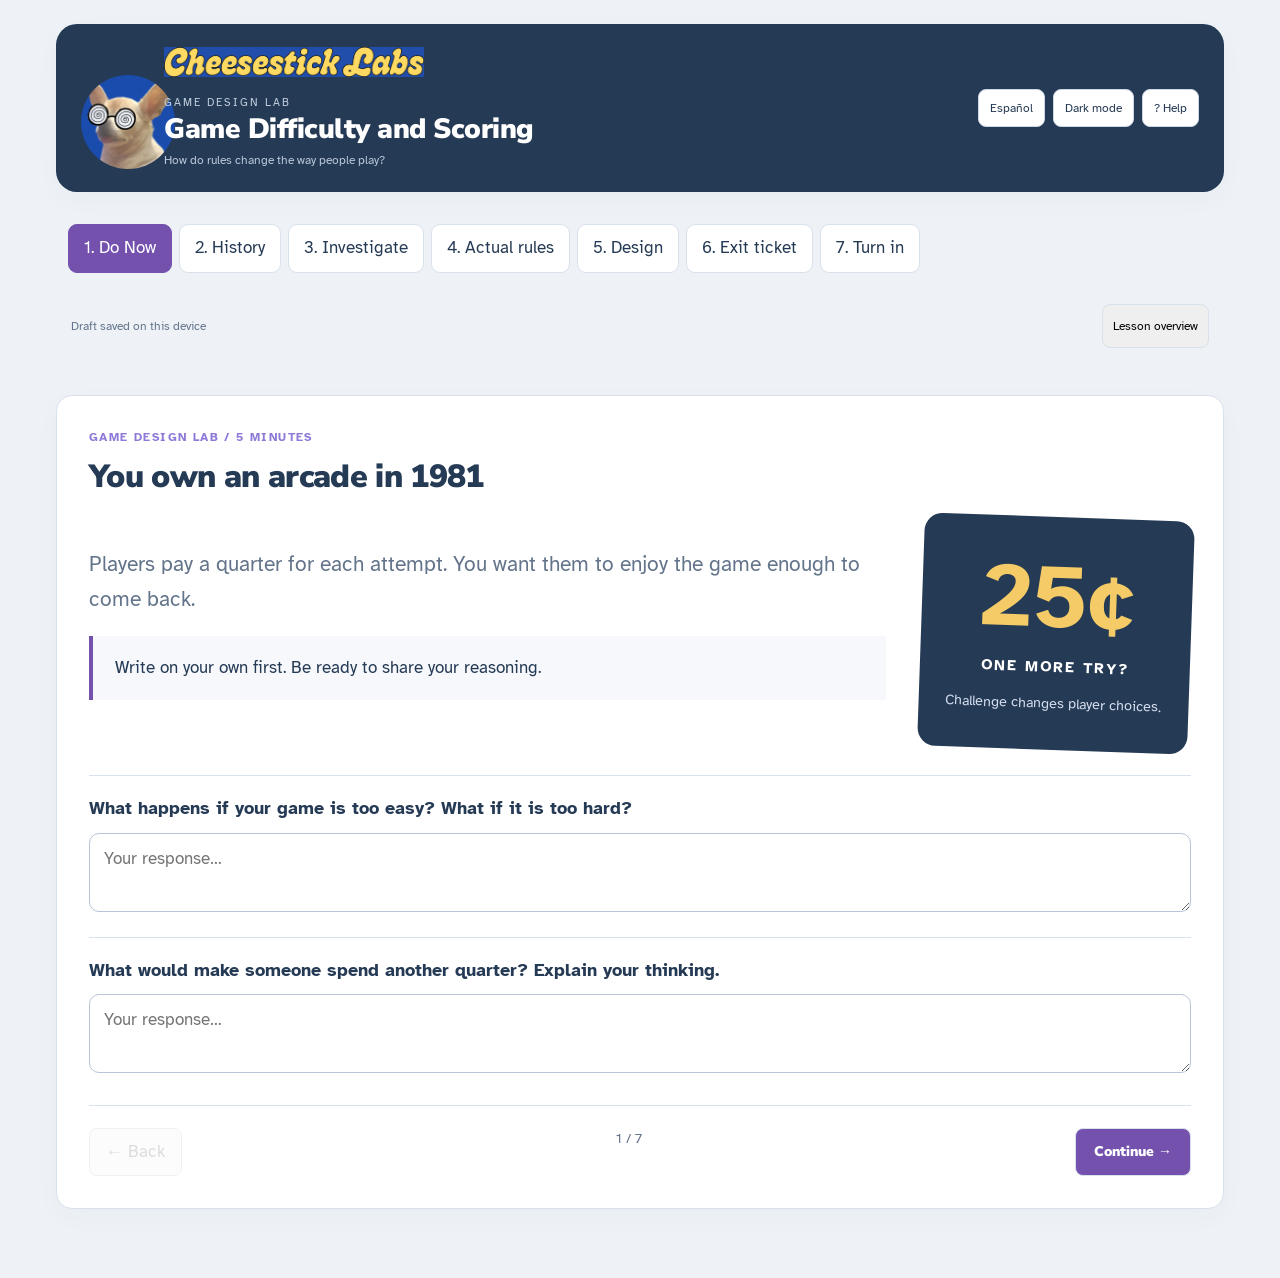
==== index.html @ 1c60c6e0 "Add files via upload" ====
<!doctype html><html lang="en"><head><meta charset="utf-8"><meta name="viewport" content="width=device-width,initial-scale=1"><title>Cheesestick Labs · Game Difficulty and Scoring</title><link rel="stylesheet" href="template.css"><link rel="stylesheet" href="difficulty.css"></head><body>
<a class="skip" href="#lesson">Skip to lesson</a><div class="app-shell"><header class="topbar"><div class="brand"><div class="logo"><img src="assets/oz.png" alt="Oz wearing spiral glasses"></div><div class="brand-text"><img class="wordmark" src="assets/wordmark.png" alt="Cheesestick Labs"><div class="series">GAME DESIGN LAB</div><h1 id="title"></h1><div class="subtitle" id="subtitle"></div></div></div><div class="utilities"><button id="language">Español</button><button id="theme">Dark mode</button><button id="help">? Help</button></div></header><div class="nav-wrap"><nav id="page-nav" aria-label="Lesson pages"></nav><div class="session-line"><span id="saved" role="status"></span><button id="teacher">Teacher setup</button></div></div><main id="lesson" tabindex="-1"></main></div>
<dialog id="gate"><form id="gate-form"><h2 id="gate-title"></h2><p id="gate-note"></p><label for="code" id="code-label"></label><input id="code" autocomplete="off" required><p id="gate-error" role="status"></p><button class="primary" id="unlock"></button><button type="button" data-close="gate" id="cancel-gate"></button></form></dialog>
<dialog id="teacher-dialog"><div class="dialog-top"><h2>Teacher setup</h2><button data-close="teacher-dialog" aria-label="Close">×</button></div><div id="teacher-content"></div></dialog>
<dialog id="help-dialog"><div class="dialog-top"><h2 id="help-title"></h2><button data-close="help-dialog" aria-label="Close">×</button></div><div id="help-content"></div></dialog>
<dialog id="game-dialog"><div class="dialog-top"><h2 id="game-title"></h2><button id="close-game" aria-label="Close game">×</button></div><iframe id="game-frame" title="Game player" allow="autoplay" src="about:blank"></iframe></dialog>
<script src="config.js"></script><script src="content.js"></script><script src="jspdf.umd.min.js"></script><script src="app.js"></script></body></html>
---- template.css ----
@import url('https://fonts.googleapis.com/css2?family=Atkinson+Hyperlegible:wght@400;700&family=Nunito+Sans:wght@600;700;800;900&display=swap');
:root{color-scheme:light;--bg:#eef2f7;--surface:#fff;--soft:#f6f8fc;--field:#fff;--ink:#253a54;--muted:#63748b;--line:#d9e1ec;--header:#253a54;--blue:#4e86d8;--green:#2e9c70;--gold:#efc24f;--red:#df5a4f;--purple:#8f79d8;--slate:#5f6f89;--shadow:0 8px 26px #253a5407;--activity:#f7faff;--grid:#d6e1f0;--node:#fff}
:root[data-theme=dark]{color-scheme:dark;--bg:#151e2b;--surface:#202d3e;--soft:#1b2737;--field:#172333;--ink:#e0e8f4;--muted:#acbdd3;--line:#3a4b61;--header:#111a27;--shadow:0 8px 26px #0d17231c;--activity:#182638;--grid:#35485f;--node:#25374d}
*{box-sizing:border-box}body{margin:0;background:var(--bg);color:var(--ink);font:17px/1.55 'Atkinson Hyperlegible','Segoe UI',sans-serif}button,input,textarea,select{font:inherit}button,a,select,input,textarea{-webkit-tap-highlight-color:transparent}button{cursor:pointer;min-height:44px;border:0;font-weight:700;border-radius:11px;padding:10px 16px;transition:filter .15s,transform .15s}button:hover{filter:brightness(1.05)}button:active{transform:translateY(1px)}button:disabled{opacity:.45;cursor:not-allowed}button:focus-visible,a:focus-visible,input:focus-visible,textarea:focus-visible,select:focus-visible{outline:3px solid var(--gold);outline-offset:4px}a{color:var(--blue);text-underline-offset:3px}h1,h2,h3,.nav-button,.block-label,.primary,.brandline{font-family:'Nunito Sans','Segoe UI',sans-serif}h1,h2,h3{line-height:1.2}h2{font-size:30px;font-weight:900;letter-spacing:-.65px;margin:7px 0 12px}h3{font-size:20px;margin:0 0 9px}p{margin:0 0 14px}p:last-child{margin-bottom:0}.app-shell{max-width:1160px;margin:auto;padding:24px 46px 0}.topbar{border-radius:21px;background:var(--header);padding:23px 25px;color:#fff;display:flex;align-items:center;justify-content:space-between;gap:20px;box-shadow:var(--shadow)}.brand{display:flex;gap:17px;align-items:center}.logo{flex:none;width:66px;height:66px;background:#34475f;border:1px solid #4d6078;border-radius:18px;padding:5px;transform:rotate(-5deg)}.logo svg{width:100%;height:100%}.brandline{font-size:10px;letter-spacing:1.7px;font-weight:900;color:#f2cd6d;display:flex;gap:10px;align-items:center}.preview-tag{font:700 9px 'Segoe UI',sans-serif;letter-spacing:1px;color:#b5c7de;border:1px solid #53647c;border-radius:4px;padding:2px 5px}.series{font-size:14px;color:#c1cede;margin-top:6px}h1{font-size:25px;font-weight:900;letter-spacing:-.5px;margin:2px 0 4px}.subtitle{font-size:12px;color:#b9c8dc}.header-tools{flex:none;align-self:stretch;display:flex;flex-direction:column;justify-content:space-between;gap:15px;align-items:flex-end}.utilities{display:flex;gap:7px;align-items:center}.utilities button{font-size:12px;padding:8px 11px;min-height:38px;border-radius:8px;color:white}.language{background:#8f79d8}.help{background:#df5a4f}.theme{display:flex;gap:7px;align-items:center;background:#34465d}.theme-track{background:#d4ad44;width:34px;height:20px;border-radius:15px;display:block;padding:2px;transition:background .2s}.theme-thumb{display:grid;place-items:center;background:#fff8df;color:#705010;width:16px;height:16px;border-radius:50%;font-size:11px;transition:transform .2s}[data-theme=dark] .theme-track{background:#617a9f}[data-theme=dark] .theme-thumb{transform:translateX(14px);background:#e4edff;color:#324b69}.pacing{display:flex;gap:8px;align-items:center;font-size:11px;color:#c1cede}.pacing select{background:#34465d;color:#edf3fa;border:1px solid #53647c;border-radius:6px;padding:5px;font-size:11px}.nav-wrap{padding:20px 0 15px}nav{display:flex;gap:8px;flex-wrap:wrap}.nav-button{background:var(--tab);color:#fff;border-radius:12px;padding:12px 13px;font-size:12px;font-weight:900;box-shadow:0 4px 0 #23364d18;display:flex;gap:7px;align-items:center}.nav-button.gold{color:#493800}.nav-button[aria-current=page]{outline:3px solid var(--ink);outline-offset:2px}.nav-num{opacity:.85}.lock{width:12px;height:12px;opacity:.85}.session-line{display:flex;align-items:center;justify-content:space-between;gap:12px;font-size:11px;color:var(--muted);margin-top:15px;flex-wrap:wrap}.draft::before{content:'';display:inline-block;width:6px;height:6px;background:var(--green);border-radius:50%;margin-right:6px}.draft.error::before{background:var(--red)}main{background:var(--surface);border:1px solid var(--line);border-radius:21px;padding:30px 36px;box-shadow:var(--shadow);min-height:450px;scroll-margin-top:15px}main:focus{outline:none}.page-top{display:flex;gap:18px;justify-content:space-between;align-items:start;margin-bottom:18px}.eyebrow{font:800 10px 'Nunito Sans',sans-serif;letter-spacing:1.6px;color:var(--muted)}.page-count{font-size:11px;color:var(--muted);white-space:nowrap;margin-top:2px}.lead{color:var(--muted);max-width:780px;font-size:17px}.block{--tone:var(--gold);border:1px solid color-mix(in srgb,var(--tone) 30%,var(--line));border-left:6px solid var(--tone);background:color-mix(in srgb,var(--tone) 9%,var(--surface));padding:18px 21px;border-radius:13px;margin:18px 0}.block-label{display:inline-block;font-size:10px;font-weight:900;letter-spacing:1.3px;background:var(--tone);color:white;border-radius:7px;padding:6px 10px;margin-bottom:10px}.learn{--tone:var(--gold)}.learn .block-label{color:#493800}.observe{--tone:var(--blue)}.try{--tone:var(--green)}.review{--tone:var(--purple)}.important{--tone:var(--red)}.block p{margin-bottom:8px}.more-row{display:flex;gap:15px;flex-wrap:wrap;margin-top:8px;align-items:center}.learn-more{margin-top:8px}.learn-more summary{cursor:pointer;font-size:13px;color:var(--ink);font-weight:700}.learn-more p{font-size:14px;color:var(--muted);margin-top:8px}.slide-link{font-size:13px}.activity-area{background:var(--activity);border:1px solid var(--line);border-radius:12px;padding:18px;margin-top:13px}.activity-head{display:flex;gap:10px;align-items:center;justify-content:space-between;flex-wrap:wrap;margin-bottom:10px}.activity-head p{margin:0}.caption{font-size:12px;color:var(--muted)}.route-compare{display:grid;grid-template-columns:1fr 1fr;gap:12px}.route-option{padding:13px 15px;background:var(--node);border:1px solid var(--line);border-radius:10px}.route-letters{display:flex;gap:10px;align-items:center;font-weight:700;font-size:17px}.route-letters span{color:var(--muted);font-size:12px}.route-total{font:900 29px 'Nunito Sans',sans-serif;line-height:1.3;margin-top:8px}.route-total small{font:400 13px 'Atkinson Hyperlegible',sans-serif;color:var(--muted)}.route-option.better{border-color:var(--green)}.route-option.better .route-total{color:var(--green)}[data-theme=dark] .route-option.better .route-total{color:#63d5a4}.slider-label{display:flex;justify-content:space-between;gap:12px;font-size:14px;margin:18px 0 5px}.slider-label output{font-weight:700}input[type=range]{width:100%;accent-color:var(--green);margin:5px 0 0;min-height:25px}.slider-hints{display:flex;justify-content:space-between;font-size:11px;color:var(--muted)}.result-line{background:color-mix(in srgb,var(--green) 10%,var(--surface));padding:10px 13px;border-radius:8px;font-size:14px;margin-top:12px;min-height:42px}.question{border-top:1px solid var(--line);padding-top:19px;margin-top:23px}.question-label{display:flex;gap:10px;align-items:start;font-weight:700;line-height:1.4;margin-bottom:8px}.q-number{display:grid;place-items:center;width:24px;height:24px;flex:none;background:var(--soft);border:1px solid var(--line);border-radius:7px;font-size:12px}.question .caption{margin:0 0 10px 34px}.question textarea{display:block;width:100%;resize:vertical;background:var(--field);border:1px solid #b8c5d8;color:var(--ink);padding:12px 14px;border-radius:10px;min-height:76px}.question.deep{border:1px solid color-mix(in srgb,var(--purple) 45%,var(--line));border-left:6px solid var(--purple);background:color-mix(in srgb,var(--purple) 6%,var(--surface));padding:17px 20px;border-radius:13px;margin-top:20px}.think-heading{display:flex;justify-content:space-between;gap:10px;margin-bottom:9px}.think-heading strong{font-size:11px;color:var(--purple);letter-spacing:1px}.discussion-cue{font-size:12px;color:var(--muted);margin-top:9px}.pause-line{font-size:14px;padding:12px 0 0;display:flex;gap:9px;align-items:start}.pause-line strong{color:var(--red)}.page-bottom{display:flex;justify-content:space-between;gap:15px;align-items:center;margin-top:25px;padding-top:20px;border-top:1px solid var(--line)}.primary{background:var(--blue);color:white;font-size:14px;font-weight:900;padding:12px 18px}.secondary{background:var(--soft);border:1px solid var(--line);color:var(--ink);font-size:13px}.page-bottom .caption{text-align:center}.next-wrap{display:flex;align-items:center;gap:8px}.next-wrap svg{width:12px;height:12px}.vocab-tab{position:fixed;right:0;top:47%;z-index:15;writing-mode:vertical-rl;display:flex;gap:10px;align-items:center;background:var(--green);color:white;border-radius:11px 0 0 11px;padding:15px 9px;font-size:12px;letter-spacing:.4px;box-shadow:-3px 3px 12px #15213112}.vocab-tab span:last-child{display:grid;place-items:center;background:#ffffff24;border-radius:50%;width:21px;height:21px;writing-mode:horizontal-tb;font-size:11px}.vocab-drawer{position:fixed;right:0;top:0;bottom:0;width:min(365px,90vw);background:var(--surface);border-left:1px solid var(--line);box-shadow:-14px 0 50px #111a2730;z-index:25;padding:30px 26px;overflow-y:auto}.drawer-heading{display:flex;justify-content:space-between;align-items:start;gap:15px}.vocab-drawer h2{font-size:26px}.vocab-drawer dt{font-weight:700;color:var(--green);margin-top:22px}.vocab-drawer dd{margin:5px 0 0;font-size:15px}.vocab-drawer .term-page{font-size:11px;color:var(--muted);margin-top:4px}.icon-button{font-size:25px;line-height:1;width:40px;min-height:40px;padding:5px;color:var(--muted);background:var(--soft);flex:none}.vocab-link{padding:0;border:0;background:none;min-height:0;display:inline;color:inherit;font:inherit;font-weight:700;text-decoration:underline dotted var(--gold);text-underline-offset:4px}footer{padding:23px;text-align:center;color:var(--muted);font-size:12px}footer a{color:inherit}dialog{width:min(480px,calc(100% - 32px));border:1px solid var(--line);border-radius:19px;background:var(--surface);color:var(--ink);padding:27px;box-shadow:0 20px 100px #0b162355}dialog::backdrop{background:#111a2799;backdrop-filter:blur(4px)}dialog h2{font-size:26px}.dialog-top{display:flex;align-items:center;justify-content:space-between;gap:12px;margin-bottom:12px}.dialog-symbol{display:grid;place-items:center;background:color-mix(in srgb,var(--gold) 18%,var(--surface));color:var(--gold);width:42px;height:42px;border-radius:12px;font-size:28px;margin-bottom:15px}.muted{color:var(--muted);font-size:14px}.unlock-row{display:flex;gap:8px;margin-top:7px}.unlock-row input{min-width:0;width:100%}.unlock-row button{flex:none}input:not([type=range]),select{border:1px solid var(--line);background:var(--field);color:var(--ink);padding:10px 12px;border-radius:9px}dialog label{font-size:13px;font-weight:700}.dialog-note{font-size:12px;color:var(--muted);margin-top:13px}#checkpoint-status{font-size:13px;color:var(--red);margin-top:10px}.help-entry{margin:18px 0}.help-entry h3{font-size:16px}.help-entry p{font-size:14px;color:var(--muted)}.help-actions{display:flex;gap:9px;flex-wrap:wrap;justify-content:space-between;margin-top:23px}.toast{position:fixed;left:50%;bottom:22px;transform:translateX(-50%);background:var(--ink);color:var(--surface);padding:12px 20px;border-radius:10px;box-shadow:var(--shadow);z-index:50;max-width:90%;font-size:14px}.router-map{display:block;width:100%;height:auto;max-height:210px}.map-line{stroke:var(--grid);stroke-width:4;fill:none;stroke-linecap:round}.map-line.active{stroke:var(--blue)}.map-line.closed{stroke:var(--red);stroke-dasharray:6 7;opacity:.5}.map-node{fill:var(--node);stroke:var(--line);stroke-width:2}.map-node.router{stroke:var(--blue)}.router-map text{fill:var(--ink);font-family:'Nunito Sans',sans-serif;font-weight:800;font-size:14px}.router-map .edge-label{font:12px 'Atkinson Hyperlegible',sans-serif;fill:var(--muted)}.packet-dot{fill:var(--gold);stroke:var(--surface);stroke-width:3}.activity-controls{display:flex;gap:8px;align-items:center;flex-wrap:wrap;margin-top:9px}.activity-controls .primary{background:var(--green)}.toggle-link{background:var(--node);color:var(--ink);border:1px solid var(--line);font-size:13px}.toggle-link[aria-pressed=true]{border-color:var(--red);color:var(--red)}.message-scene{display:flex;justify-content:center;align-items:center;gap:18px;padding:20px 10px}.message-device{background:var(--node);border:2px solid var(--line);border-radius:16px;padding:20px;min-width:130px;text-align:center}.message-device .device-icon{font-size:26px;margin-bottom:8px}.message-device strong{display:block;font-size:15px}.message-device small{color:var(--muted);font-size:12px}.message-trail{color:var(--blue);letter-spacing:5px;position:relative;overflow:hidden;min-width:75px;text-align:center}.message-trail:after{content:'●';position:absolute;left:-10%;color:var(--gold);animation:message 3s linear infinite}@keyframes message{to{left:110%}}.review-prompt{font-size:14px}.workbench{display:grid;grid-template-columns:1fr 1fr;gap:20px;align-items:start}.tile-pool{display:flex;gap:7px;flex-wrap:wrap;align-items:center}.route-tile{background:var(--node);color:var(--ink);border:2px solid var(--blue);border-radius:9px;width:52px;min-height:49px;cursor:grab;touch-action:none;font:900 17px 'Nunito Sans',sans-serif}.route-tile[aria-pressed=true]{background:var(--blue);color:white}.drop-slot{display:flex;align-items:center;justify-content:center;gap:8px;background:var(--field);border:2px dashed var(--line);border-radius:11px;min-height:75px;padding:10px;margin-top:8px;flex-wrap:wrap}.drop-slot.over{border-color:var(--green);background:color-mix(in srgb,var(--green) 9%,var(--surface))}.path-stop{display:flex;gap:8px;align-items:center;font-weight:700}.path-stop button{min-height:35px;padding:4px 10px;background:var(--blue);color:white;border-radius:7px}.test-history{border-top:1px solid var(--line);margin-top:15px;padding-top:12px;font-size:13px}.test-history ol{margin:7px 0 0;padding-left:22px}.history-row{padding:3px 0}.history-cost{font-weight:700;color:var(--green)}.task-steps{display:flex;gap:13px;flex-wrap:wrap;margin:15px 0;color:var(--muted);font-size:12px}.task-steps span{display:flex;align-items:center;gap:5px}.task-steps b{display:grid;place-items:center;width:20px;height:20px;border-radius:50%;background:var(--soft);color:var(--ink)}.submit-fields{display:grid;grid-template-columns:2fr 1fr;gap:16px;margin:20px 0}.submit-fields label{font-size:13px;font-weight:700;display:block;margin-bottom:6px}.submit-fields input,.submit-fields select{width:100%}.response-summary{border:1px solid var(--line);border-radius:12px;overflow:hidden;margin:19px 0}.summary-row{display:flex;justify-content:space-between;align-items:center;gap:10px;padding:12px 16px;font-size:14px;border-bottom:1px solid var(--line)}.summary-row:last-child{border-bottom:0}.summary-row button{background:none;color:var(--blue);font-size:13px;padding:2px 4px;min-height:30px}.summary-stat{font-size:12px;color:var(--muted)}.submit-actions{display:flex;gap:9px;flex-wrap:wrap}.submit-note{margin-top:14px;padding:14px 16px;border-radius:10px;background:var(--soft);border:1px solid var(--line);font-size:14px}.submit-note.success{border-color:var(--green)}.preview-notice{font-size:13px;color:var(--muted);border-left:3px solid var(--gold);padding-left:12px;margin:18px 0}.skip{position:absolute;top:-100px;background:var(--surface);padding:12px;z-index:100}.skip:focus{top:10px}#print-area{display:none}[hidden]{display:none!important}.drag-ghost{position:fixed;pointer-events:none;z-index:60;background:var(--blue);color:white;padding:10px 17px;border-radius:10px;font-weight:700;box-shadow:0 6px 20px #111a2755}
@media(min-width:1400px){.app-shell{max-width:1210px}}@media(max-width:950px){.topbar{align-items:flex-start}.brand{align-items:flex-start}.header-tools{gap:15px}.app-shell{padding:18px 42px 0 18px}h1{font-size:23px}.utilities{flex-wrap:wrap;justify-content:flex-end}.nav-button{padding:11px;font-size:11px}main{padding:26px}}
@media(max-width:680px){body{font-size:16px}.app-shell{padding:10px 34px 0 10px}.topbar{padding:18px;flex-direction:column;gap:17px;border-radius:16px}.logo{width:47px;height:47px;border-radius:13px}.brand{gap:11px}.brandline{font-size:9px}.series{font-size:12px}h1{font-size:21px}.subtitle{font-size:11px}.header-tools{flex-direction:row;align-items:center;align-self:stretch;flex-wrap:wrap}.utilities button{font-size:11px}.pacing{font-size:10px}nav{gap:7px}.nav-button{flex:1 1 28%;justify-content:center;font-size:10px;padding:10px 6px}.session-line{font-size:10px}#theme-note{display:none}main{padding:21px 17px;border-radius:16px}h2{font-size:25px}.page-top{gap:8px}.eyebrow{font-size:9px;letter-spacing:1px}.page-count{font-size:10px}.lead{font-size:16px}.block{padding:15px;border-left-width:5px}.route-compare{gap:8px}.route-option{padding:12px}.route-letters{gap:6px;font-size:15px}.route-total{font-size:26px}.workbench{grid-template-columns:1fr;gap:12px}.question.deep{padding:15px}.page-bottom{gap:8px}.page-bottom .caption{display:none}.primary{padding:11px 14px}.vocab-tab{padding:12px 6px;font-size:11px}.message-scene{gap:10px;padding:15px 0}.message-device{min-width:90px;padding:12px}.message-trail{min-width:38px;letter-spacing:2px}.message-device strong{font-size:13px}.message-device small{font-size:11px}.submit-fields{grid-template-columns:1fr}.router-map{min-height:150px}.activity-area{padding:12px}.think-heading strong{font-size:10px}.think-heading .caption{font-size:10px}footer{font-size:11px;padding:20px 0}dialog{padding:21px}.unlock-row{flex-wrap:wrap}.unlock-row button{width:100%}}
.pause-line .pause-label{background:var(--red);color:#fff;border-radius:6px;padding:5px 8px;letter-spacing:.6px;font-size:9px;flex:none;margin-top:1px}
@media(max-width:680px){.router-map{min-height:0}.router-map text{font-size:30px}.router-map .edge-label{font-size:27px}.pause-line{flex-direction:column;gap:6px;align-items:start}}
@media(prefers-reduced-motion:reduce){*,*::before,*::after{animation:none!important;transition:none!important;scroll-behavior:auto!important}}
@media print{body{background:white;color:#17263b;font:12pt/1.4 Arial,sans-serif}.app-shell,.vocab-tab,.vocab-drawer,dialog,.toast{display:none!important}#print-area{display:block}#print-area h1{font:700 22pt Arial;color:#17263b}#print-area h2{font:700 17pt Arial;margin-top:24px}#print-area section{break-after:page}#print-area section:last-child{break-after:auto}#print-area .print-question{margin:17px 0;break-inside:avoid}#print-area .write-lines{height:75px;border-bottom:1px solid #999}#print-area p{color:#17263b}#print-area svg{max-width:100%;height:auto}.print-note{font-size:10pt}}
.match-line{display:grid;grid-template-columns:1fr 220px;gap:15px;align-items:center;margin:10px 0}.fix-controls{display:flex;gap:12px;flex-wrap:wrap}.fix-controls label{display:grid;gap:5px;font-size:14px}.fix-demo{padding:20px;background:white;color:#17263b;border:1px solid #bdc7d7;margin-top:15px;border-radius:10px}.fix-demo.low-contrast{color:#c1c8cc}.fix-menu{padding:10px;background:#e5edf3;margin:12px 0}.annotation-tools{display:flex;gap:8px;align-items:center;flex-wrap:wrap;margin:15px 0}.annotation-tools span{font-size:13px}.annotation-tools [aria-pressed=true]{background:var(--green);color:white;border-color:var(--green)}.evidence-workspace{display:grid;grid-template-columns:minmax(0,1.5fr) minmax(250px,1fr);gap:20px;align-items:start}.mock-browser{border:1px solid #bdc7d7;border-radius:12px;overflow:hidden;background:white;color:#17263b}.mock-address{background:#e6ebf1;padding:10px;font-size:12px}.mock-address span{display:block;color:#53647c}.mock-site{padding:16px}.web-feature{display:block;position:relative;text-align:left;background:white;color:#17263b;border:2px solid transparent;border-radius:7px;padding:10px;width:100%;margin-bottom:8px;min-height:44px}.web-feature:hover{border-color:#2470bd}.web-feature:focus-visible{outline:3px solid #2470bd;outline-offset:2px}.web-feature p{font-size:14px;margin:8px 0}.web-feature[data-feature=brand]{font-size:23px}.web-feature[data-feature=menu]{background:#edf4fb;font-size:13px}.web-feature[data-feature=access]{font-size:13px;background:#eff8f2}.web-feature[data-feature=secondary]{background:#fff5dc;font-size:14px}.mock-grid{display:grid;grid-template-columns:1fr 1fr;gap:8px}.mock-grid .web-feature{border:1px solid #c4cedb;min-height:160px}.mock-grid strong{font-size:17px}.search-demo{display:block;padding:8px;border:1px solid #9faec3;border-radius:20px;color:#53647c;font-size:14px}.mock-action{display:inline-block;background:#1e5ca4;color:white;border-radius:6px;padding:7px 9px;font-size:13px}.markers{display:block;color:#a3281f;font-weight:bold;font-size:13px;margin-top:5px}.web-feature.highlighted{background:#fff39b}.evidence-note{border:1px solid var(--line);border-left:4px solid var(--green);border-radius:8px;padding:12px;margin-bottom:13px;font-size:13px}.evidence-note label{display:grid;gap:5px;margin-top:10px}.evidence-note textarea{width:100%;background:var(--field);color:var(--ink);padding:10px;border:1px solid var(--line);border-radius:7px;margin-bottom:10px}.evidence-note strong{overflow-wrap:anywhere}.evidence-note button{font-size:12px;padding:7px}.evidence-workspace aside{max-height:650px;overflow:auto;scrollbar-gutter:stable}.evidence-workspace aside h3{font-size:18px}@media(max-width:900px){.evidence-workspace{grid-template-columns:1fr}.evidence-workspace aside{max-height:none}.match-line{grid-template-columns:1fr}.mock-grid{grid-template-columns:1fr 1fr}}@media(max-width:500px){.mock-grid{grid-template-columns:1fr}}


.learn-topic{display:block;font-size:23px;font-weight:800;line-height:1.3;margin:2px 0 16px}.learn-detail{display:block;margin:12px 0;line-height:1.65}.learn-detail:last-child{margin-bottom:0}

.logo{transform:none;background:transparent;border:0;border-radius:0;padding:0;overflow:visible}.logo img{display:block;width:100%;height:100%;object-fit:contain}.app-shell{padding-bottom:24px}

.bigidea-statement{display:block;font-size:25px;line-height:1.5;padding:6px 0 12px}.bigidea-examples{margin:18px 0 0}.bigidea-examples>div{display:grid;grid-template-columns:125px 1fr;gap:14px;padding:13px 0;border-top:1px solid var(--line)}.bigidea-examples dt{font-weight:800}.bigidea-examples dd{margin:0;line-height:1.65}@media(max-width:600px){.bigidea-statement{font-size:21px}.bigidea-examples>div{grid-template-columns:1fr;gap:4px}}

.lesson-map-scroll{overflow-x:auto;padding:5px 5px 9px;margin:-5px -5px -9px;scrollbar-width:thin}#page-nav{display:flex;flex-wrap:nowrap;gap:24px;align-items:stretch;min-width:max-content}.lesson-part{position:relative;border:1px solid var(--line);background:var(--surface);border-radius:13px;padding:9px;display:flex;flex-direction:column;justify-content:space-between;gap:10px;flex:1 0 auto}.lesson-part.current-part{border-color:var(--muted);box-shadow:0 2px 7px #17263b0c}.lesson-part:not(:last-child)::after{content:'→';position:absolute;right:-21px;top:50%;transform:translateY(-50%);font-size:18px;font-weight:700;color:var(--muted)}.lesson-part-label{display:flex;align-items:center;gap:8px;padding:0 2px;white-space:nowrap}.lesson-part-label>span{font-size:8px;font-weight:800;letter-spacing:1px;color:var(--muted)}.lesson-part-label>strong{font-size:11px;color:var(--ink)}.lesson-part-tabs{display:flex;gap:6px;flex-wrap:nowrap}.lesson-part .nav-button{font-size:11px;padding:10px 9px;gap:5px;border-radius:8px;white-space:nowrap;flex:1 0 auto;justify-content:center}.lesson-part .nav-button[aria-current=page]{outline-width:2px;outline-offset:2px}.lesson-part .lock{width:10px;height:10px}@media(max-width:680px){#page-nav{gap:21px}.lesson-part{padding:8px}.lesson-part-label>strong{font-size:10px}.lesson-part-label>span{font-size:8px}.lesson-part .nav-button{font-size:10px;padding:10px 8px}.lesson-part:not(:last-child)::after{right:-19px;font-size:16px}}
.lesson-part-label{display:none}#page-nav{gap:0}.lesson-part{border-radius:0;gap:0;border-right:0;padding:9px}.lesson-part:first-child{border-radius:11px 0 0 11px}.lesson-part:last-child{border-radius:0 11px 11px 0;border-right:1px solid var(--line)}.lesson-part:not(:last-child)::after{content:none}.lesson-part.current-part{border-color:var(--line);box-shadow:none}@media(max-width:680px){#page-nav{gap:0}.lesson-part{padding:8px}}
.lesson-part:nth-child(1){--part-color:var(--purple)}.lesson-part:nth-child(2){--part-color:var(--blue)}.lesson-part:nth-child(3){--part-color:var(--green)}.lesson-part:nth-child(4){--part-color:var(--red)}.lesson-part{background:color-mix(in srgb,var(--part-color) 8%,var(--surface))}.lesson-part .nav-button{background:var(--part-color);color:#fff}.lesson-part .nav-button.gold{color:#fff}
.lesson-part:nth-child(1){--part-color:var(--gold)}.lesson-part:nth-child(1) .nav-button{color:#493800}.lesson-part:nth-child(4) .nav-button:last-child{background:var(--slate);color:#fff}

.investigation-steps{padding-left:24px;margin:0 0 20px}.investigation-steps li{padding-left:7px;margin:0 0 15px;line-height:1.7}.investigation-steps li::marker{font-weight:800;color:var(--red)}.question-group{font-size:15px;letter-spacing:.5px;color:var(--purple);margin:32px 0 0;padding-top:15px;border-top:2px solid var(--line)}

.shareout-sites{display:flex;gap:8px;flex-wrap:wrap;margin:16px 0}.shareout-sites button{font-size:13px}.shareout-sites [aria-pressed=true]{background:var(--blue);border-color:var(--blue);color:#fff}.shareout-viewer{margin:16px 0}.shareout-viewer iframe{display:block;width:100%;height:800px;border:0;background:white}.shareout-viewer+.caption{margin-top:12px}

.investigation-phases>section{padding:18px 0;border-top:1px solid var(--line)}.investigation-phases h3{font-size:19px;margin:0 0 12px}.investigation-phases .annotation-frame{padding:12px 16px;background:var(--surface);border-radius:7px;font-size:14px}

.block.extension{--tone:var(--purple)}.extension>.block-label{background:#7351ad;color:#fff}.extension>.question{margin-bottom:0}.extension-note{font-size:14px}

.extension-divider{border:0;border-top:1px solid var(--line);margin:30px 0 24px;width:100%}
---- difficulty.css ----
.app-shell{max-width:1260px;margin:auto}.topbar .logo img{width:94px;height:94px;object-fit:cover;border-radius:50%}.wordmark{width:260px;max-width:100%;height:auto}.series{font-size:11px;letter-spacing:2px;margin-top:9px}.topbar h1{font-size:28px}.utilities{display:flex;gap:8px;flex-wrap:wrap}button,a.secondary{cursor:pointer}#page-nav{display:flex;gap:7px;padding:12px;overflow:auto}#page-nav button{white-space:nowrap;border:1px solid var(--line);background:var(--surface);color:var(--ink);padding:10px 15px;border-radius:9px}#page-nav button[aria-current=page]{background:#7351ad;color:white;border-color:#7351ad}.session-line{display:flex;align-items:center;justify-content:space-between;padding:4px 15px 12px;font-size:12px}.session-line button{font-size:12px;padding:5px 10px}main{background:var(--surface);border:1px solid var(--line);border-radius:16px;padding:32px;margin:20px 0 45px;outline:none}.stage{font-size:12px;font-weight:bold;letter-spacing:1.4px;color:var(--purple,#7351ad)}main h2{font-size:32px;margin:12px 0 20px}main h3{font-size:23px}.lead{font-size:21px;line-height:1.65;max-width:880px}.lesson-note{background:var(--soft);border-left:4px solid #7351ad;padding:18px 22px;margin:20px 0;line-height:1.6}.question{display:block;margin:25px 0}.question>span{font-size:18px;font-weight:bold;display:block;margin-bottom:10px}textarea,input,select{font:inherit;color:var(--ink);background:var(--field);border:1px solid var(--line);border-radius:8px;padding:12px}textarea{width:100%;min-height:110px;resize:vertical;box-sizing:border-box}input{max-width:100%;box-sizing:border-box}button{font:inherit;border-radius:8px;padding:10px 16px;border:1px solid var(--line)}button.primary{background:#7351ad;color:white}.page-actions{display:flex;justify-content:space-between;gap:15px;border-top:1px solid var(--line);padding-top:22px;margin-top:32px}.row{display:flex;gap:16px;align-items:center;flex-wrap:wrap}.muted,.caption{color:var(--muted);font-size:14px;line-height:1.6}.context-grid{display:grid;grid-template-columns:repeat(3,1fr);gap:24px}.context-grid article{padding:10px 18px;border-left:3px solid var(--line)}.context-grid p{line-height:1.7}.context-grid img{max-width:100%;height:130px;object-fit:contain}.rules{width:100%;border-collapse:collapse;margin:18px 0}.rules th,.rules td{text-align:left;padding:14px;border-bottom:1px solid var(--line);line-height:1.6}.rules th{background:var(--soft)}.mode-tabs{display:flex;gap:10px;flex-wrap:wrap;margin:22px 0}.mode-tabs button[aria-selected=true]{background:#7351ad;color:white}.design-fields{display:grid;grid-template-columns:repeat(2,1fr);gap:0 24px}.design-fields .question{margin:14px 0}.design-fields textarea{min-height:85px}.simulator{margin:24px 0;border:1px solid var(--line);padding:20px;border-radius:12px}.sim-layout{display:grid;grid-template-columns:minmax(260px,1fr) minmax(250px,.65fr);gap:22px}.simulator canvas{width:100%;background:#101a30;border-radius:9px;touch-action:none;display:block}.simulator canvas:focus{outline:3px solid #b8a0e8}.sim-controls label{display:flex;justify-content:space-between;align-items:center;gap:10px;margin:12px 0}.sim-controls input{width:95px}.touch{display:flex;justify-content:space-between;margin-top:10px;gap:12px}.touch button{flex:1;touch-action:none}.status{min-height:24px}.identity{display:flex;gap:20px;flex-wrap:wrap}.identity label{display:grid;gap:8px}.review-answer{white-space:pre-wrap;overflow-wrap:anywhere;background:var(--soft);padding:12px}dialog{border:1px solid var(--line);border-radius:15px;background:var(--surface);color:var(--ink);max-width:760px;width:calc(100% - 50px);padding:25px;max-height:85vh;overflow:auto}dialog::backdrop{background:#111a32a8}.dialog-top{display:flex;align-items:center;justify-content:space-between}#game-dialog{max-width:1100px}#game-frame{width:100%;height:72vh;border:0}.teacher-field{display:grid;gap:6px;margin:16px 0}.error{color:#b52941}.timer{font-variant-numeric:tabular-nums;font-weight:bold}.vocab-grid{display:grid;grid-template-columns:150px 1fr;gap:12px}details{margin:15px 0;padding:15px;border:1px solid var(--line);border-radius:8px}summary{cursor:pointer;font-weight:bold}.focus-note{font-weight:bold}.download-status{margin:12px 0;color:var(--muted)}@media(max-width:760px){main{padding:20px;margin:12px}.topbar{padding:18px}.context-grid,.design-fields,.sim-layout{grid-template-columns:1fr}.topbar h1{font-size:22px}.topbar .logo img{width:65px;height:65px}.wordmark{width:200px}main h2{font-size:27px}.rules{font-size:14px}.rules td,.rules th{padding:9px}.vocab-grid{grid-template-columns:1fr}.utilities{margin-top:12px}}
.opening{display:grid;grid-template-columns:1fr 270px;gap:35px;align-items:center}.quarter{background:#253a54;border-radius:18px;padding:35px 22px;text-align:center;color:#fff;display:grid;gap:14px;transform:rotate(2deg)}.quarter>span{font-size:90px;font-weight:900;color:#f4cb66;line-height:1}.quarter strong{letter-spacing:2px;font-size:15px}.quarter small{color:#d5deef}.context-icon{font-size:36px;font-weight:900;color:#b9a6d8}.context-grid article:nth-child(2){border-color:#5f93bc}.context-grid article:nth-child(3){border-color:#c38b44}.observation-banner{display:flex;gap:25px;padding:25px;background:var(--soft);border-radius:12px}.observation-banner h3{margin:0 0 12px}.observation-banner p{line-height:1.65}.observation-number{font-size:44px;font-weight:900;color:#7351ad}.rule-section{padding:15px 0 25px;border-bottom:1px solid var(--line);line-height:1.7}.share-prompt{background:var(--soft);padding:20px;border-radius:10px;margin-top:25px}.mode-tabs small{opacity:.7;margin-left:10px}body[data-theme=dark]{--bg:#151d2d;--surface:#202b3e;--soft:#29364a;--field:#172235;--ink:#e6edf8;--muted:#b1c0d5;--line:#3d4b61;background:var(--bg);color:var(--ink)}body[data-theme=dark] button{background:#29364a;color:#edf2fa}body[data-theme=dark] button.primary{background:#8a62bd}body[data-theme=dark] .topbar{background:#202b3e}body[data-theme=dark] .topbar h1,body[data-theme=dark] .subtitle,body[data-theme=dark] .series{color:#e6edf8}@media(max-width:760px){.opening{grid-template-columns:1fr}.quarter{display:none}.observation-banner{padding:18px;gap:15px}}
.utilities button{color:#253a54;background:#fff;border-color:#ccd7e5}.utilities button:hover{background:#edf1f8}.nav-wrap{position:static}#page-nav{max-width:100%;box-sizing:border-box}.app-shell{width:100%;box-sizing:border-box}body{overflow-x:hidden}.topbar{box-sizing:border-box}main{min-width:0}
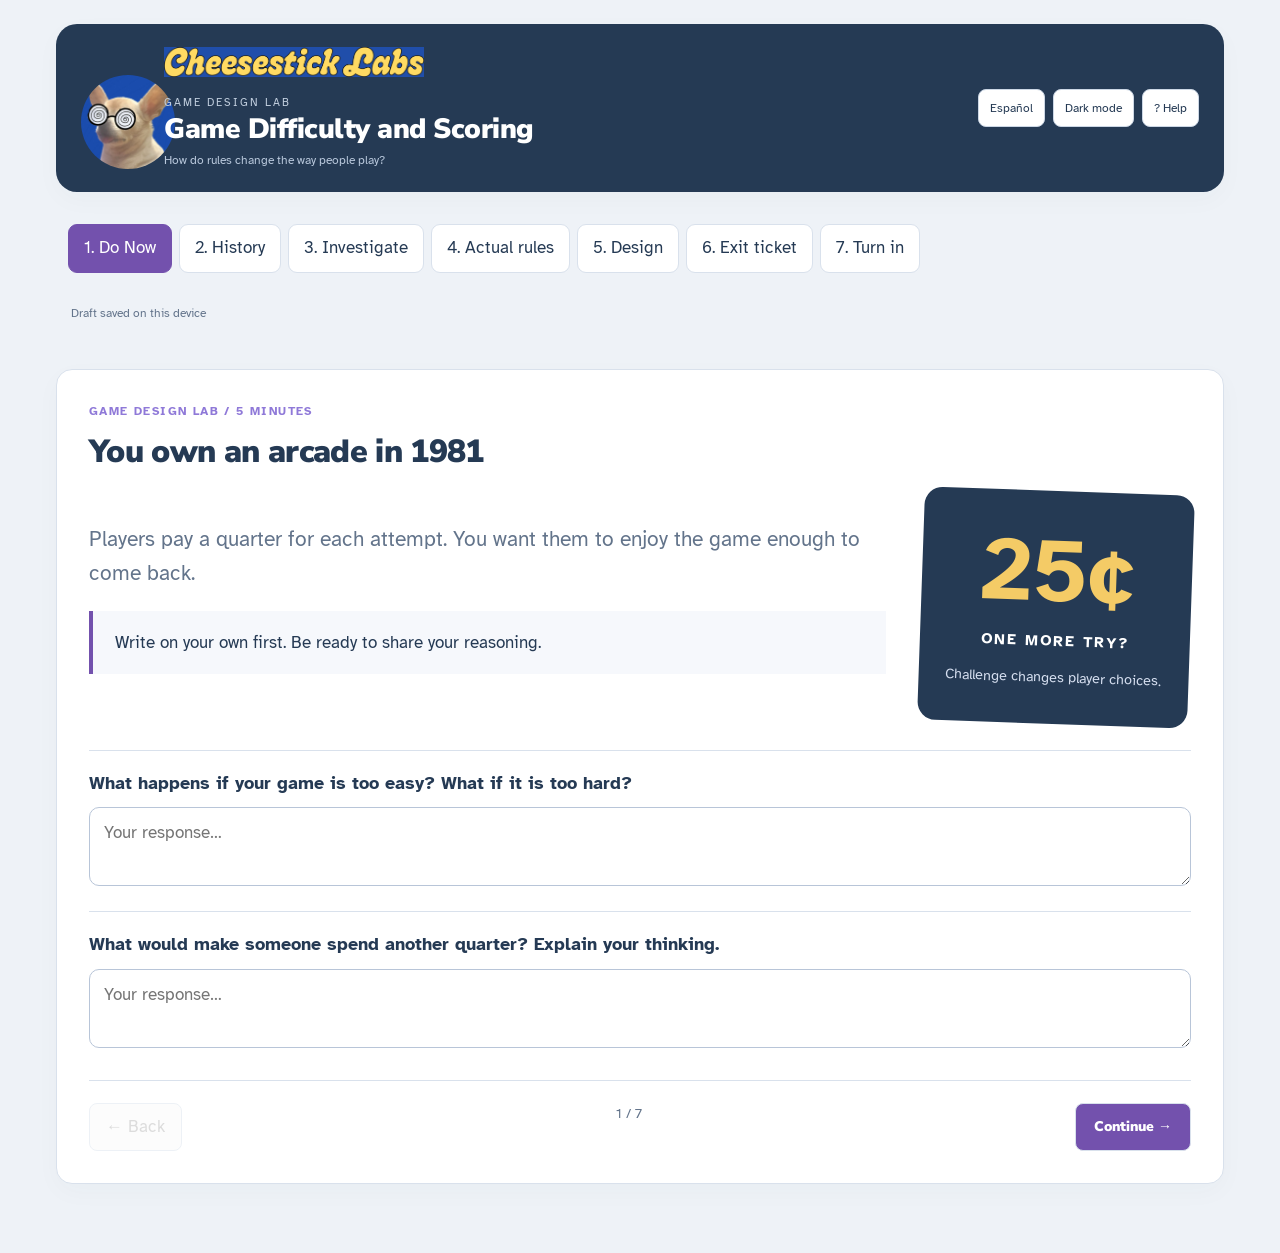
==== commit 706f10b9: "Add files via upload" ====
--- a/index.html
+++ b/index.html
@@ -1,7 +1,6 @@
-<!doctype html><html lang="en"><head><meta charset="utf-8"><meta name="viewport" content="width=device-width,initial-scale=1"><title>Cheesestick Labs · Game Difficulty and Scoring</title><link rel="stylesheet" href="template.css"><link rel="stylesheet" href="difficulty.css"></head><body>
-<a class="skip" href="#lesson">Skip to lesson</a><div class="app-shell"><header class="topbar"><div class="brand"><div class="logo"><img src="assets/oz.png" alt="Oz wearing spiral glasses"></div><div class="brand-text"><img class="wordmark" src="assets/wordmark.png" alt="Cheesestick Labs"><div class="series">GAME DESIGN LAB</div><h1 id="title"></h1><div class="subtitle" id="subtitle"></div></div></div><div class="utilities"><button id="language">Español</button><button id="theme">Dark mode</button><button id="help">? Help</button></div></header><div class="nav-wrap"><nav id="page-nav" aria-label="Lesson pages"></nav><div class="session-line"><span id="saved" role="status"></span><button id="teacher">Teacher setup</button></div></div><main id="lesson" tabindex="-1"></main></div>
-<dialog id="gate"><form id="gate-form"><h2 id="gate-title"></h2><p id="gate-note"></p><label for="code" id="code-label"></label><input id="code" autocomplete="off" required><p id="gate-error" role="status"></p><button class="primary" id="unlock"></button><button type="button" data-close="gate" id="cancel-gate"></button></form></dialog>
-<dialog id="teacher-dialog"><div class="dialog-top"><h2>Teacher setup</h2><button data-close="teacher-dialog" aria-label="Close">×</button></div><div id="teacher-content"></div></dialog>
-<dialog id="help-dialog"><div class="dialog-top"><h2 id="help-title"></h2><button data-close="help-dialog" aria-label="Close">×</button></div><div id="help-content"></div></dialog>
-<dialog id="game-dialog"><div class="dialog-top"><h2 id="game-title"></h2><button id="close-game" aria-label="Close game">×</button></div><iframe id="game-frame" title="Game player" allow="autoplay" src="about:blank"></iframe></dialog>
-<script src="config.js"></script><script src="content.js"></script><script src="jspdf.umd.min.js"></script><script src="app.js"></script></body></html>
+<!doctype html><html lang="en"><head><meta charset="utf-8"><meta name="viewport" content="width=device-width,initial-scale=1"><title>Cheesestick Labs · Game Difficulty and Scoring</title><link rel="stylesheet" href="template.css"><link rel="stylesheet" href="difficulty.css"></head><body>
+<a class="skip" href="#lesson">Skip to lesson</a><div class="app-shell"><header class="topbar"><div class="brand"><div class="logo"><img src="assets/oz.png" alt="Oz wearing spiral glasses"></div><div class="brand-text"><img class="wordmark" src="assets/wordmark.png" alt="Cheesestick Labs"><div class="series">GAME DESIGN LAB</div><h1 id="title"></h1><div class="subtitle" id="subtitle"></div></div></div><div class="utilities"><button id="language">Español</button><button id="theme">Dark mode</button><button id="help">? Help</button></div></header><div class="nav-wrap"><nav id="page-nav" aria-label="Lesson pages"></nav><div class="session-line"><span id="saved" role="status"></span></div></div><main id="lesson" tabindex="-1"></main></div>
+<dialog id="gate"><form id="gate-form"><h2 id="gate-title"></h2><p id="gate-note"></p><label for="code" id="code-label"></label><input id="code" autocomplete="off" required><p id="gate-error" role="status"></p><button class="primary" id="unlock"></button><button type="button" data-close="gate" id="cancel-gate"></button></form></dialog>
+<dialog id="help-dialog"><div class="dialog-top"><h2 id="help-title"></h2><button data-close="help-dialog" aria-label="Close">×</button></div><div id="help-content"></div></dialog>
+<dialog id="game-dialog"><div class="dialog-top"><h2 id="game-title"></h2><button id="close-game" aria-label="Close game">×</button></div><iframe id="game-frame" title="Game player" allow="autoplay" src="about:blank"></iframe></dialog>
+<script src="config.js"></script><script src="content.js"></script><script src="jspdf.umd.min.js"></script><script src="app.js"></script></body></html>
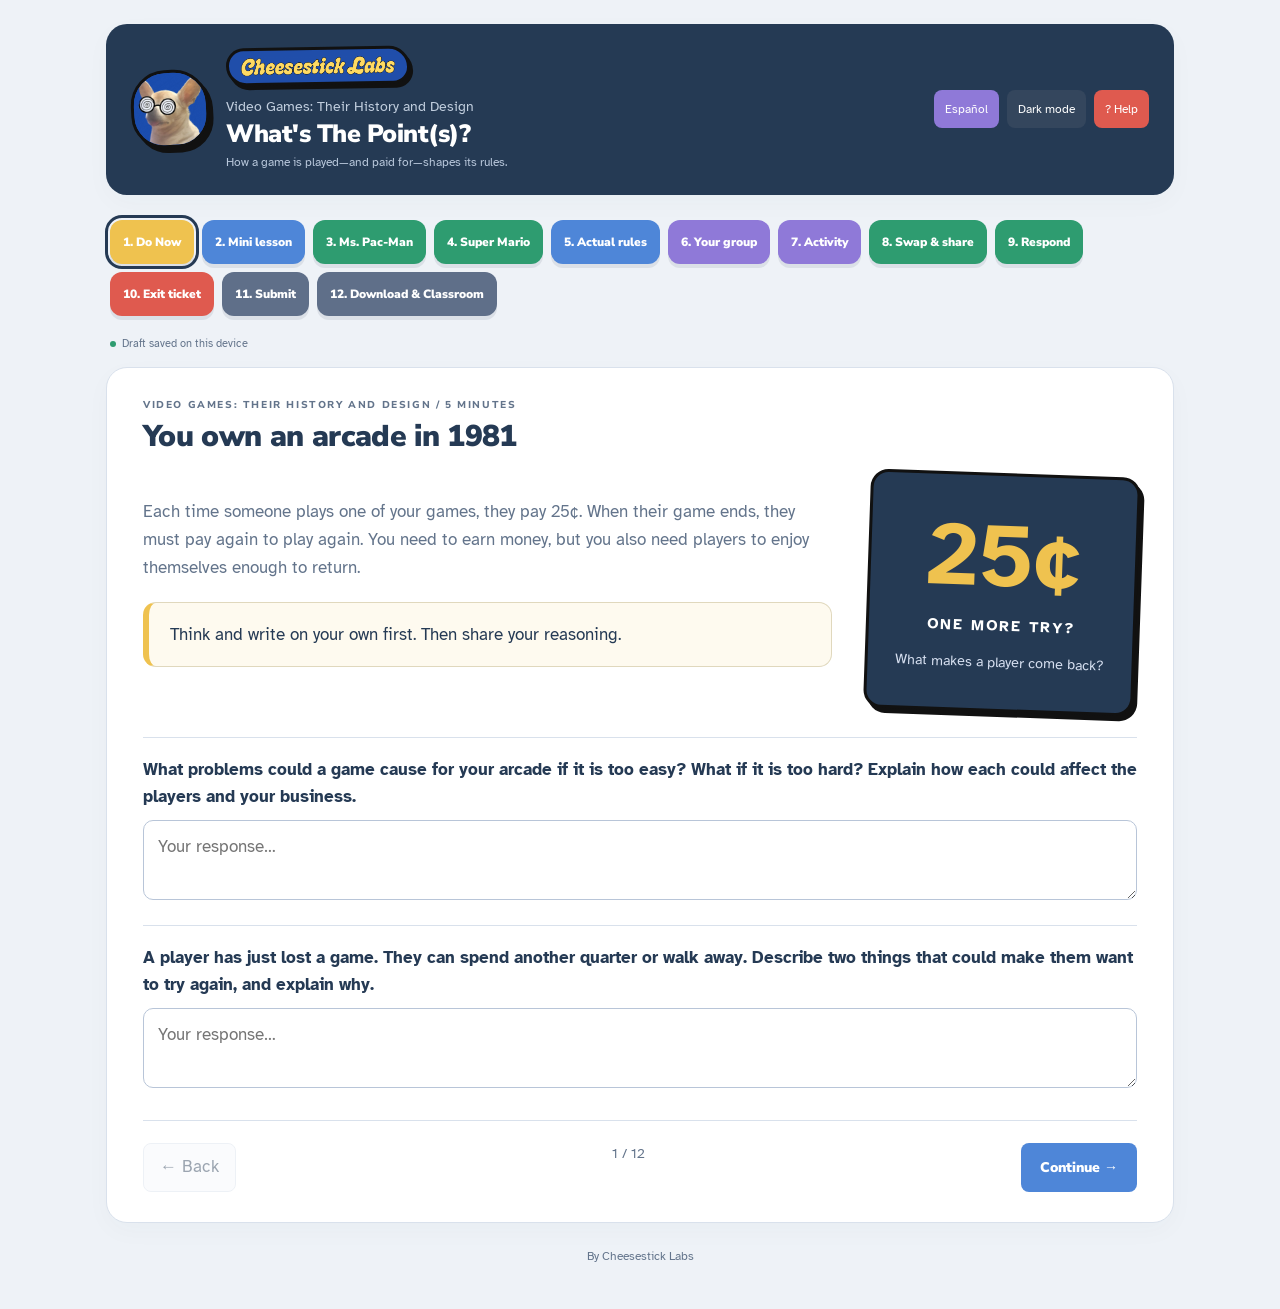
==== commit 44eac500: "Add files via upload" ====
--- a/index.html
+++ b/index.html
@@ -1,6 +1,12 @@
-<!doctype html><html lang="en"><head><meta charset="utf-8"><meta name="viewport" content="width=device-width,initial-scale=1"><title>Cheesestick Labs · Game Difficulty and Scoring</title><link rel="stylesheet" href="template.css"><link rel="stylesheet" href="difficulty.css"></head><body>
-<a class="skip" href="#lesson">Skip to lesson</a><div class="app-shell"><header class="topbar"><div class="brand"><div class="logo"><img src="assets/oz.png" alt="Oz wearing spiral glasses"></div><div class="brand-text"><img class="wordmark" src="assets/wordmark.png" alt="Cheesestick Labs"><div class="series">GAME DESIGN LAB</div><h1 id="title"></h1><div class="subtitle" id="subtitle"></div></div></div><div class="utilities"><button id="language">Español</button><button id="theme">Dark mode</button><button id="help">? Help</button></div></header><div class="nav-wrap"><nav id="page-nav" aria-label="Lesson pages"></nav><div class="session-line"><span id="saved" role="status"></span></div></div><main id="lesson" tabindex="-1"></main></div>
+<!doctype html><html lang="en"><head><meta charset="utf-8"><meta name="viewport" content="width=device-width,initial-scale=1"><title>Cheesestick Labs · What's The Point(s)?</title><link rel="stylesheet" href="template.css"><link rel="stylesheet" href="difficulty.css"><link rel="stylesheet" href="branding.css"><link rel="stylesheet" href="lesson-flow.css"><link rel="stylesheet" href="lesson-flow.css"></head><body>
+<a class="skip" href="#lesson">Skip to lesson</a><div class="app-shell"><header class="topbar"><div class="brand"><div class="logo"><img src="assets/oz.png" alt="Oz wearing spiral glasses"></div><div class="brand-text"><div class="brandline"><img class="wordmark" src="assets/wordmark.png" alt="Cheesestick Labs"></div><div class="series">Video Games: Their History and Design</div><h1 id="title"></h1><div class="subtitle" id="subtitle"></div></div></div><div class="utilities"><button id="language">Español</button><button id="theme">Dark mode</button><button id="help">? Help</button></div></header><div class="nav-wrap"><nav id="page-nav" aria-label="Lesson pages"></nav><div class="session-line"><span id="saved" role="status"></span></div></div><main id="lesson" tabindex="-1"></main><footer class="site-credit">By Cheesestick Labs</footer></div>
 <dialog id="gate"><form id="gate-form"><h2 id="gate-title"></h2><p id="gate-note"></p><label for="code" id="code-label"></label><input id="code" autocomplete="off" required><p id="gate-error" role="status"></p><button class="primary" id="unlock"></button><button type="button" data-close="gate" id="cancel-gate"></button></form></dialog>
 <dialog id="help-dialog"><div class="dialog-top"><h2 id="help-title"></h2><button data-close="help-dialog" aria-label="Close">×</button></div><div id="help-content"></div></dialog>
 <dialog id="game-dialog"><div class="dialog-top"><h2 id="game-title"></h2><button id="close-game" aria-label="Close game">×</button></div><iframe id="game-frame" title="Game player" allow="autoplay" src="about:blank"></iframe></dialog>
-<script src="config.js"></script><script src="content.js"></script><script src="jspdf.umd.min.js"></script><script src="app.js"></script></body></html>
+<script src="jspdf.umd.min.js"></script><script src="lesson-passwords.js"></script><script src="actual-rules.js"></script><script src="submission-config.js"></script><script src="submission-client.js"></script><script src="lesson.js"></script></body></html>
+
+
+
+
+
+
--- a/branding.css
+++ b/branding.css
@@ -0,0 +1,58 @@
+/* Branding and palette matched to the supplied Gotta Go Fast lesson. */
+.app-shell{max-width:1160px;padding:24px 46px;}
+.brand,.brand-text{min-width:0}
+.topbar .logo{flex:none;width:78px;height:78px;border:3px solid #111;border-radius:45% 45% 42% 42%;box-shadow:4px 5px 0 #111;overflow:hidden;background:#204eaa;transform:rotate(-3deg);padding:0}
+.topbar .logo img{display:block;width:100%;height:100%;object-fit:cover;border-radius:0}
+.brandline{display:inline-flex;padding:7px 12px;background:#204eaa;border:3px solid #111;border-radius:19px 23px 18px 22px;box-shadow:3px 4px 0 #111;margin-bottom:5px;transform:rotate(-1deg)}
+.wordmark{display:block;width:154px;height:auto;max-width:100%}
+.series{font-size:14px;letter-spacing:0;color:#c1cede;margin-top:6px}
+.topbar h1{font-size:25px;margin:2px 0 4px}
+.utilities{flex:none;align-items:center}
+.utilities button{color:#fff;border:0;font-size:12px;min-height:38px;padding:8px 11px}
+.utilities #language,.utilities #language:hover{background:var(--purple)}
+.utilities #theme,.utilities #theme:hover{background:#34465d}
+.utilities #help,.utilities #help:hover{background:var(--red)}
+.nav-wrap{padding:20px 0 15px}
+#page-nav{gap:8px;padding:5px 4px 9px;flex-wrap:wrap;overflow:visible}
+#page-nav button{--tab:var(--gold);background:var(--tab);border:0;color:#493800;border-radius:12px;padding:12px 13px;font:900 12px 'Nunito Sans','Segoe UI',sans-serif;box-shadow:0 4px 0 #23364d18}
+#page-nav button:nth-child(2),#page-nav button:nth-child(3){--tab:var(--blue);color:#fff}
+#page-nav button:nth-child(4){--tab:var(--green);color:#fff}
+#page-nav button:nth-child(5){--tab:var(--purple);color:#fff}
+#page-nav button:nth-child(6){--tab:var(--red);color:#fff}
+#page-nav button:nth-child(7){--tab:var(--slate);color:#fff}
+#page-nav button[aria-current=page]{background:var(--tab);border:0;outline:3px solid var(--ink);outline-offset:2px}
+.session-line{padding:0 4px;margin-top:10px;font-size:11px}
+#saved::before{content:'';display:inline-block;width:6px;height:6px;background:var(--green);border-radius:50%;margin-right:6px}
+main{border-radius:21px;padding:30px 36px;margin:0 0 24px}
+main h2{font-size:30px;margin:7px 0 18px}
+main h3{font-size:23px}
+.stage{font:800 10px 'Nunito Sans','Segoe UI',sans-serif;letter-spacing:1.6px;color:var(--muted)}
+.lead{font-size:17px;line-height:1.65;color:var(--muted);max-width:780px}
+.lesson-note{border:1px solid color-mix(in srgb,var(--gold) 30%,var(--line));border-left:6px solid var(--gold);background:color-mix(in srgb,var(--gold) 9%,var(--surface));border-radius:13px;padding:18px 21px}
+.question>span{font-size:17px}
+textarea{border-radius:11px;min-height:125px;line-height:1.6}
+textarea:focus{border-color:var(--blue)}
+button{background:var(--soft);color:var(--ink)}
+button.primary{background:var(--blue);color:#fff;border-color:transparent}
+.mode-tabs button{background:var(--soft);color:var(--ink)}
+.mode-tabs button[aria-selected=true]{background:var(--blue);color:#fff;border-color:var(--blue);outline:2px solid var(--ink);outline-offset:2px}
+.context-grid{gap:18px;margin:24px 0}
+.context-grid article{--tone:var(--blue);padding:22px;border:1px solid var(--line);border-top:5px solid var(--tone);border-radius:14px;background:var(--soft)}
+.context-grid article:nth-child(2){--tone:var(--green);border-color:var(--line);border-top-color:var(--tone)}
+.context-grid article:nth-child(3){--tone:var(--purple);border-color:var(--line);border-top-color:var(--tone)}
+.context-icon{color:var(--tone)}
+.quarter{background:var(--header);border:3px solid #111;box-shadow:4px 5px 0 #111}
+.quarter>span{color:var(--gold)}
+.observation-banner{background:color-mix(in srgb,var(--blue) 9%,var(--surface));border:1px solid var(--line);border-left:6px solid var(--blue)}
+.observation-number{color:var(--blue)}
+.share-prompt{border:1px solid var(--line);border-left:6px solid var(--green);background:color-mix(in srgb,var(--green) 9%,var(--surface));border-radius:13px}
+body[data-theme=dark]{--bg:#151e2b;--surface:#202d3e;--soft:#1b2737;--field:#172333;--ink:#e0e8f4;--muted:#acbdd3;--line:#3a4b61}
+body[data-theme=dark] .topbar{background:var(--header)}
+body[data-theme=dark] .series{color:#c1cede}
+body[data-theme=dark] .subtitle{color:#b9c8dc}
+body[data-theme=dark] button.primary{background:var(--blue)}
+@media(min-width:1400px){.app-shell{max-width:1210px}}
+@media(max-width:950px){.app-shell{padding:18px}.topbar{align-items:flex-start}.utilities{justify-content:flex-end}.topbar h1{font-size:23px}}
+@media(max-width:680px){.app-shell{padding:10px}.topbar{padding:18px;flex-direction:column;gap:17px}.brand{gap:11px}.topbar .logo{width:58px;height:58px}.wordmark{width:140px}.topbar h1{font-size:21px}.series{font-size:12px}.utilities{margin:0;justify-content:flex-start;align-self:stretch}.utilities button{font-size:11px}#page-nav{gap:8px}#page-nav button{font-size:11px;padding:10px}main{padding:21px 17px;margin:0 0 24px}main h2{font-size:25px}.lead{font-size:16px}.opening,.context-grid,.design-fields{grid-template-columns:1fr}.quarter{display:none}.context-grid article{padding:18px}.brandline{max-width:100%}}
+
+.site-credit{text-align:center;color:var(--muted);font-size:12px;padding:0 12px 20px;}
--- a/lesson-flow.css
+++ b/lesson-flow.css
@@ -0,0 +1,9 @@
+.lesson-section-top{display:flex;justify-content:space-between;gap:16px;align-items:center;flex-wrap:wrap}.lesson-section-top h2{margin-bottom:10px}.mini-compare{display:grid;grid-template-columns:1fr 1fr;gap:22px;margin:24px 0}.mini-compare article{padding:24px;background:var(--soft);border:1px solid var(--line);border-top:5px solid var(--blue);border-radius:14px}.mini-compare article:last-child{border-top-color:var(--green)}.mini-compare .setting{font-size:12px;font-weight:800;letter-spacing:1px;color:var(--muted);margin-bottom:12px}.mini-compare p{line-height:1.7}.setup-grid{display:grid;grid-template-columns:repeat(3,minmax(0,1fr));gap:18px;margin:24px 0}.setup-grid label,.student-name{display:grid;gap:8px;font-weight:700}.setup-grid select{width:100%;min-height:48px}.student-name{max-width:500px;margin:22px 0}.student-name input{width:100%}.builder-frame{display:block;width:100%;height:1100px;border:0;border-radius:16px;background:var(--soft);margin:20px 0}.builder-toolbar{display:flex;justify-content:space-between;gap:14px;align-items:center;flex-wrap:wrap;margin:18px 0}.builder-toolbar .row{gap:8px}.builder-toolbar button{font-size:13px}.workflow-steps{display:grid;grid-template-columns:repeat(3,minmax(0,1fr));gap:16px;margin:24px 0}.workflow-steps article{border:1px solid var(--line);border-radius:13px;padding:20px;background:var(--soft)}.workflow-steps article>span{font-size:12px;font-weight:800;color:var(--blue)}.workflow-steps h3{margin-top:10px;font-size:20px}.lesson-note p+p{margin-top:12px}.group-chip{display:inline-block;background:var(--soft);border:1px solid var(--line);border-radius:8px;padding:7px 12px;font-size:13px}.review-group{margin:24px 0;border-top:1px solid var(--line);padding-top:18px}.review-group h3{font-size:19px}.review-group p{white-space:pre-wrap;overflow-wrap:anywhere}.file-label{display:inline-flex;align-items:center;gap:12px;flex-wrap:wrap;margin:18px 0;font-weight:700}.status-line{min-height:24px;margin-top:12px;color:var(--muted)}.lesson-warning{border-left-color:var(--red)}#page-nav button:nth-child(n+5):nth-child(-n+8){--tab:var(--purple);color:white}#page-nav button:nth-child(9),#page-nav button:nth-child(10){--tab:var(--green);color:white}#page-nav button:nth-child(11){--tab:var(--red);color:white}#page-nav button:nth-child(12){--tab:var(--slate);color:white}.section-game-title{margin-top:12px}.rules-table{width:100%;border-collapse:collapse;margin:18px 0}.rules-table th,.rules-table td{padding:13px;border-bottom:1px solid var(--line);text-align:left;vertical-align:top}.rules-table th{background:var(--soft)}@media(max-width:700px){.mini-compare,.setup-grid,.workflow-steps{grid-template-columns:1fr}.builder-frame{height:1550px}.rules-table{font-size:14px}.rules-table th,.rules-table td{padding:9px}}
+.nav-wrap #page-nav{min-width:0;width:100%;flex-wrap:wrap;overflow:visible}
+
+.arcade-frame{display:block;width:100%;height:850px;border:0;border-radius:14px;margin:24px 0;background:#101c2d}
+.nav-wrap #page-nav button:nth-child(3),.nav-wrap #page-nav button:nth-child(4){--tab:var(--green);color:#fff}
+.nav-wrap #page-nav button:nth-child(5){--tab:var(--blue);color:#fff}
+.actual-rule-grid{display:grid;grid-template-columns:repeat(4,minmax(0,1fr));gap:16px;margin:24px 0;align-items:start}.actual-rule-box{padding:18px;background:var(--surface);border:1px solid var(--line);border-top:4px solid var(--purple);border-radius:13px;min-width:0}.actual-rule-box.score{border-top-color:var(--gold)}.actual-rule-box.challenge{border-top-color:var(--blue)}.actual-rule-box.other{border-top-color:var(--green)}main .actual-rule-box h3{font-size:18px;margin:0 0 16px}.rule-field{margin:0 0 18px;padding-bottom:16px;border-bottom:1px solid var(--line)}.rule-label{font-size:14px;font-weight:700;margin-bottom:6px}.rule-field p,.rule-game p{font-size:14px;line-height:1.65;margin:0}.rule-game+.rule-game{margin-top:20px;padding-top:16px;border-top:1px solid var(--line)}.rule-game h4{font-size:14px;margin:0 0 7px;color:var(--ink)}.rule-references{margin-top:20px}@media(max-width:1000px){.actual-rule-grid{grid-template-columns:repeat(2,minmax(0,1fr))}}@media(max-width:550px){.actual-rule-grid{grid-template-columns:1fr}}
+.activity-directions{padding-left:24px;margin:20px 0 26px}.activity-directions li{padding-left:6px;margin:0 0 13px;line-height:1.65}.activity-directions li::marker{color:var(--purple);font-weight:800}.activity-questions{margin-top:30px;padding-top:25px;border-top:2px solid var(--line)}.activity-questions>h3{margin:0 0 10px}.nav-wrap #page-nav button:nth-child(8),.nav-wrap #page-nav button:nth-child(9){--tab:var(--green);color:#fff}.nav-wrap #page-nav button:nth-child(10){--tab:var(--red);color:#fff}.nav-wrap #page-nav button:nth-child(11),.nav-wrap #page-nav button:nth-child(12){--tab:var(--slate);color:#fff}
+.comparison-table-wrap{margin:24px 0}.lesson-comparison{width:100%;border-collapse:collapse;table-layout:fixed}.lesson-comparison th,.lesson-comparison td{padding:18px;text-align:left;vertical-align:top;border-bottom:1px solid var(--line);line-height:1.6}.lesson-comparison thead th{background:var(--blue);color:#fff;font-size:19px}.lesson-comparison thead th:first-child{background:var(--header)}.lesson-comparison thead th:last-child{background:var(--green)}.lesson-comparison th:first-child{width:25%}.lesson-comparison tbody th{background:var(--soft);font-size:15px}.game-rule-chart{width:100%;border-collapse:collapse;margin:26px 0 38px;table-layout:fixed}.game-rule-chart caption{text-align:left;font-size:25px;font-weight:800;padding:0 0 14px}.game-rule-chart thead th{background:var(--blue);color:#fff}.game-rule-chart:last-of-type thead th{background:var(--green)}.game-rule-chart th,.game-rule-chart td{padding:15px 20px;text-align:left;vertical-align:top;border-bottom:1px solid var(--line);line-height:1.7}.game-rule-chart th:first-child{width:25%}.game-rule-chart tbody th{font-size:15px;background:var(--soft)}.perspective-group{margin-top:25px;border:1px solid var(--line);border-radius:13px;padding:22px;overflow:hidden}.perspective-heading{font-size:13px;text-transform:uppercase;letter-spacing:1px;font-weight:800;color:var(--purple);margin-bottom:18px}.player .perspective-heading{color:var(--green)}.design-response-grid{display:grid;grid-template-columns:1fr 1fr;gap:24px}.perspective-group h4{font-size:21px;margin:0 0 12px;font-weight:800}.perspective-group .question{margin:0}.perspective-group .question>span{font-weight:400;font-size:17px;line-height:1.6}.perspective-group textarea{margin-top:5px;min-height:135px}.player .question{max-width:100%}@media(max-width:650px){.design-response-grid{grid-template-columns:1fr}.perspective-group{padding:17px}.lesson-comparison th,.lesson-comparison td{padding:11px;font-size:14px}.lesson-comparison thead th{font-size:16px}.lesson-comparison th:first-child{width:28%}.game-rule-chart th,.game-rule-chart td{padding:12px;font-size:15px}.game-rule-chart th:first-child{width:30%}}
--- a/lesson-flow.css
+++ b/lesson-flow.css
@@ -0,0 +1,9 @@
+.lesson-section-top{display:flex;justify-content:space-between;gap:16px;align-items:center;flex-wrap:wrap}.lesson-section-top h2{margin-bottom:10px}.mini-compare{display:grid;grid-template-columns:1fr 1fr;gap:22px;margin:24px 0}.mini-compare article{padding:24px;background:var(--soft);border:1px solid var(--line);border-top:5px solid var(--blue);border-radius:14px}.mini-compare article:last-child{border-top-color:var(--green)}.mini-compare .setting{font-size:12px;font-weight:800;letter-spacing:1px;color:var(--muted);margin-bottom:12px}.mini-compare p{line-height:1.7}.setup-grid{display:grid;grid-template-columns:repeat(3,minmax(0,1fr));gap:18px;margin:24px 0}.setup-grid label,.student-name{display:grid;gap:8px;font-weight:700}.setup-grid select{width:100%;min-height:48px}.student-name{max-width:500px;margin:22px 0}.student-name input{width:100%}.builder-frame{display:block;width:100%;height:1100px;border:0;border-radius:16px;background:var(--soft);margin:20px 0}.builder-toolbar{display:flex;justify-content:space-between;gap:14px;align-items:center;flex-wrap:wrap;margin:18px 0}.builder-toolbar .row{gap:8px}.builder-toolbar button{font-size:13px}.workflow-steps{display:grid;grid-template-columns:repeat(3,minmax(0,1fr));gap:16px;margin:24px 0}.workflow-steps article{border:1px solid var(--line);border-radius:13px;padding:20px;background:var(--soft)}.workflow-steps article>span{font-size:12px;font-weight:800;color:var(--blue)}.workflow-steps h3{margin-top:10px;font-size:20px}.lesson-note p+p{margin-top:12px}.group-chip{display:inline-block;background:var(--soft);border:1px solid var(--line);border-radius:8px;padding:7px 12px;font-size:13px}.review-group{margin:24px 0;border-top:1px solid var(--line);padding-top:18px}.review-group h3{font-size:19px}.review-group p{white-space:pre-wrap;overflow-wrap:anywhere}.file-label{display:inline-flex;align-items:center;gap:12px;flex-wrap:wrap;margin:18px 0;font-weight:700}.status-line{min-height:24px;margin-top:12px;color:var(--muted)}.lesson-warning{border-left-color:var(--red)}#page-nav button:nth-child(n+5):nth-child(-n+8){--tab:var(--purple);color:white}#page-nav button:nth-child(9),#page-nav button:nth-child(10){--tab:var(--green);color:white}#page-nav button:nth-child(11){--tab:var(--red);color:white}#page-nav button:nth-child(12){--tab:var(--slate);color:white}.section-game-title{margin-top:12px}.rules-table{width:100%;border-collapse:collapse;margin:18px 0}.rules-table th,.rules-table td{padding:13px;border-bottom:1px solid var(--line);text-align:left;vertical-align:top}.rules-table th{background:var(--soft)}@media(max-width:700px){.mini-compare,.setup-grid,.workflow-steps{grid-template-columns:1fr}.builder-frame{height:1550px}.rules-table{font-size:14px}.rules-table th,.rules-table td{padding:9px}}
+.nav-wrap #page-nav{min-width:0;width:100%;flex-wrap:wrap;overflow:visible}
+
+.arcade-frame{display:block;width:100%;height:850px;border:0;border-radius:14px;margin:24px 0;background:#101c2d}
+.nav-wrap #page-nav button:nth-child(3),.nav-wrap #page-nav button:nth-child(4){--tab:var(--green);color:#fff}
+.nav-wrap #page-nav button:nth-child(5){--tab:var(--blue);color:#fff}
+.actual-rule-grid{display:grid;grid-template-columns:repeat(4,minmax(0,1fr));gap:16px;margin:24px 0;align-items:start}.actual-rule-box{padding:18px;background:var(--surface);border:1px solid var(--line);border-top:4px solid var(--purple);border-radius:13px;min-width:0}.actual-rule-box.score{border-top-color:var(--gold)}.actual-rule-box.challenge{border-top-color:var(--blue)}.actual-rule-box.other{border-top-color:var(--green)}main .actual-rule-box h3{font-size:18px;margin:0 0 16px}.rule-field{margin:0 0 18px;padding-bottom:16px;border-bottom:1px solid var(--line)}.rule-label{font-size:14px;font-weight:700;margin-bottom:6px}.rule-field p,.rule-game p{font-size:14px;line-height:1.65;margin:0}.rule-game+.rule-game{margin-top:20px;padding-top:16px;border-top:1px solid var(--line)}.rule-game h4{font-size:14px;margin:0 0 7px;color:var(--ink)}.rule-references{margin-top:20px}@media(max-width:1000px){.actual-rule-grid{grid-template-columns:repeat(2,minmax(0,1fr))}}@media(max-width:550px){.actual-rule-grid{grid-template-columns:1fr}}
+.activity-directions{padding-left:24px;margin:20px 0 26px}.activity-directions li{padding-left:6px;margin:0 0 13px;line-height:1.65}.activity-directions li::marker{color:var(--purple);font-weight:800}.activity-questions{margin-top:30px;padding-top:25px;border-top:2px solid var(--line)}.activity-questions>h3{margin:0 0 10px}.nav-wrap #page-nav button:nth-child(8),.nav-wrap #page-nav button:nth-child(9){--tab:var(--green);color:#fff}.nav-wrap #page-nav button:nth-child(10){--tab:var(--red);color:#fff}.nav-wrap #page-nav button:nth-child(11),.nav-wrap #page-nav button:nth-child(12){--tab:var(--slate);color:#fff}
+.comparison-table-wrap{margin:24px 0}.lesson-comparison{width:100%;border-collapse:collapse;table-layout:fixed}.lesson-comparison th,.lesson-comparison td{padding:18px;text-align:left;vertical-align:top;border-bottom:1px solid var(--line);line-height:1.6}.lesson-comparison thead th{background:var(--blue);color:#fff;font-size:19px}.lesson-comparison thead th:first-child{background:var(--header)}.lesson-comparison thead th:last-child{background:var(--green)}.lesson-comparison th:first-child{width:25%}.lesson-comparison tbody th{background:var(--soft);font-size:15px}.game-rule-chart{width:100%;border-collapse:collapse;margin:26px 0 38px;table-layout:fixed}.game-rule-chart caption{text-align:left;font-size:25px;font-weight:800;padding:0 0 14px}.game-rule-chart thead th{background:var(--blue);color:#fff}.game-rule-chart:last-of-type thead th{background:var(--green)}.game-rule-chart th,.game-rule-chart td{padding:15px 20px;text-align:left;vertical-align:top;border-bottom:1px solid var(--line);line-height:1.7}.game-rule-chart th:first-child{width:25%}.game-rule-chart tbody th{font-size:15px;background:var(--soft)}.perspective-group{margin-top:25px;border:1px solid var(--line);border-radius:13px;padding:22px;overflow:hidden}.perspective-heading{font-size:13px;text-transform:uppercase;letter-spacing:1px;font-weight:800;color:var(--purple);margin-bottom:18px}.player .perspective-heading{color:var(--green)}.design-response-grid{display:grid;grid-template-columns:1fr 1fr;gap:24px}.perspective-group h4{font-size:21px;margin:0 0 12px;font-weight:800}.perspective-group .question{margin:0}.perspective-group .question>span{font-weight:400;font-size:17px;line-height:1.6}.perspective-group textarea{margin-top:5px;min-height:135px}.player .question{max-width:100%}@media(max-width:650px){.design-response-grid{grid-template-columns:1fr}.perspective-group{padding:17px}.lesson-comparison th,.lesson-comparison td{padding:11px;font-size:14px}.lesson-comparison thead th{font-size:16px}.lesson-comparison th:first-child{width:28%}.game-rule-chart th,.game-rule-chart td{padding:12px;font-size:15px}.game-rule-chart th:first-child{width:30%}}
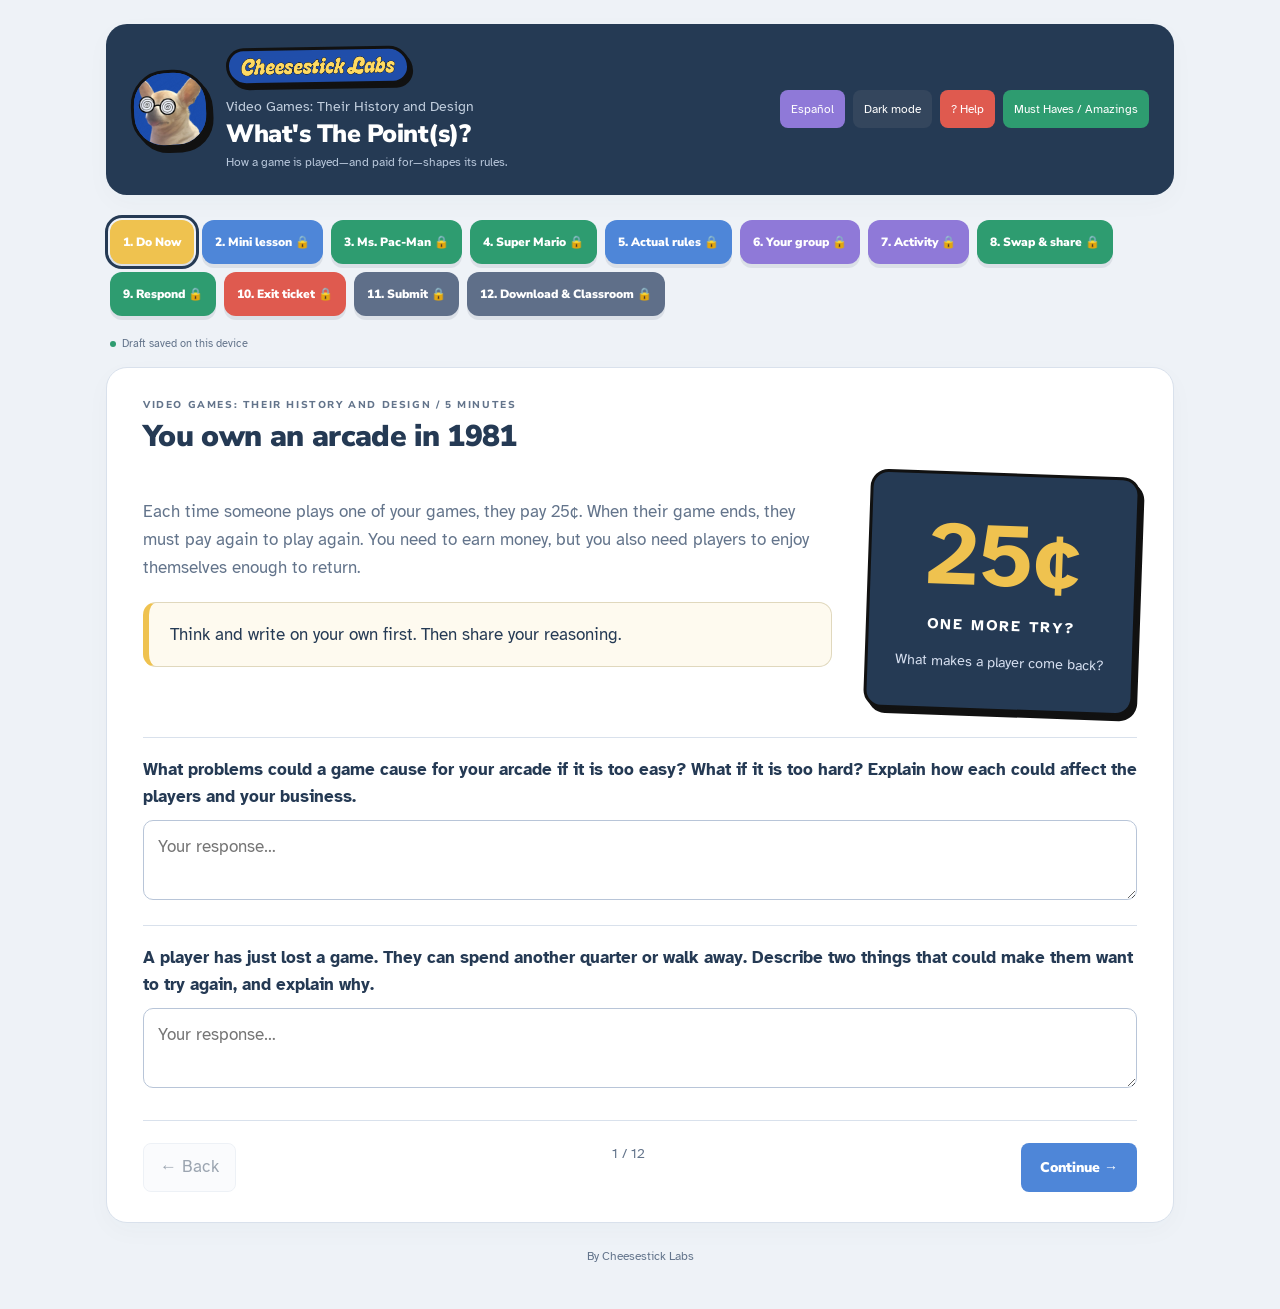
==== commit c71538ca: "Add files via upload" ====
--- a/index.html
+++ b/index.html
@@ -1,7 +1,8 @@
 <!doctype html><html lang="en"><head><meta charset="utf-8"><meta name="viewport" content="width=device-width,initial-scale=1"><title>Cheesestick Labs · What's The Point(s)?</title><link rel="stylesheet" href="template.css"><link rel="stylesheet" href="difficulty.css"><link rel="stylesheet" href="branding.css"><link rel="stylesheet" href="lesson-flow.css"><link rel="stylesheet" href="lesson-flow.css"></head><body>
-<a class="skip" href="#lesson">Skip to lesson</a><div class="app-shell"><header class="topbar"><div class="brand"><div class="logo"><img src="assets/oz.png" alt="Oz wearing spiral glasses"></div><div class="brand-text"><div class="brandline"><img class="wordmark" src="assets/wordmark.png" alt="Cheesestick Labs"></div><div class="series">Video Games: Their History and Design</div><h1 id="title"></h1><div class="subtitle" id="subtitle"></div></div></div><div class="utilities"><button id="language">Español</button><button id="theme">Dark mode</button><button id="help">? Help</button></div></header><div class="nav-wrap"><nav id="page-nav" aria-label="Lesson pages"></nav><div class="session-line"><span id="saved" role="status"></span></div></div><main id="lesson" tabindex="-1"></main><footer class="site-credit">By Cheesestick Labs</footer></div>
+<a class="skip" href="#lesson">Skip to lesson</a><div class="app-shell"><header class="topbar"><div class="brand"><div class="logo"><img src="assets/oz.png" alt="Oz wearing spiral glasses"></div><div class="brand-text"><div class="brandline"><img class="wordmark" src="assets/wordmark.png" alt="Cheesestick Labs"></div><div class="series">Video Games: Their History and Design</div><h1 id="title"></h1><div class="subtitle" id="subtitle"></div></div></div><div class="utilities"><button id="language">Español</button><button id="theme">Dark mode</button><button id="help">? Help</button><button id="criteria" aria-haspopup="dialog" aria-controls="criteria-dialog">Must Haves / Amazings</button></div></header><div class="nav-wrap"><nav id="page-nav" aria-label="Lesson pages"></nav><div class="session-line"><span id="saved" role="status"></span></div></div><main id="lesson" tabindex="-1"></main><footer class="site-credit">By Cheesestick Labs</footer></div>
 <dialog id="gate"><form id="gate-form"><h2 id="gate-title"></h2><p id="gate-note"></p><label for="code" id="code-label"></label><input id="code" autocomplete="off" required><p id="gate-error" role="status"></p><button class="primary" id="unlock"></button><button type="button" data-close="gate" id="cancel-gate"></button></form></dialog>
 <dialog id="help-dialog"><div class="dialog-top"><h2 id="help-title"></h2><button data-close="help-dialog" aria-label="Close">×</button></div><div id="help-content"></div></dialog>
+<dialog id="criteria-dialog" aria-labelledby="criteria-title"><div class="dialog-top"><h2 id="criteria-title">Must Haves / Amazings</h2><button data-close="criteria-dialog" aria-label="Close">×</button></div><div id="criteria-content"></div></dialog>
 <dialog id="game-dialog"><div class="dialog-top"><h2 id="game-title"></h2><button id="close-game" aria-label="Close game">×</button></div><iframe id="game-frame" title="Game player" allow="autoplay" src="about:blank"></iframe></dialog>
 <script src="jspdf.umd.min.js"></script><script src="lesson-passwords.js"></script><script src="actual-rules.js"></script><script src="submission-config.js"></script><script src="submission-client.js"></script><script src="lesson.js"></script></body></html>
 
@@ -10,3 +11,4 @@
 
 
 
+
--- a/lesson-flow.css
+++ b/lesson-flow.css
@@ -7,3 +7,7 @@
 .actual-rule-grid{display:grid;grid-template-columns:repeat(4,minmax(0,1fr));gap:16px;margin:24px 0;align-items:start}.actual-rule-box{padding:18px;background:var(--surface);border:1px solid var(--line);border-top:4px solid var(--purple);border-radius:13px;min-width:0}.actual-rule-box.score{border-top-color:var(--gold)}.actual-rule-box.challenge{border-top-color:var(--blue)}.actual-rule-box.other{border-top-color:var(--green)}main .actual-rule-box h3{font-size:18px;margin:0 0 16px}.rule-field{margin:0 0 18px;padding-bottom:16px;border-bottom:1px solid var(--line)}.rule-label{font-size:14px;font-weight:700;margin-bottom:6px}.rule-field p,.rule-game p{font-size:14px;line-height:1.65;margin:0}.rule-game+.rule-game{margin-top:20px;padding-top:16px;border-top:1px solid var(--line)}.rule-game h4{font-size:14px;margin:0 0 7px;color:var(--ink)}.rule-references{margin-top:20px}@media(max-width:1000px){.actual-rule-grid{grid-template-columns:repeat(2,minmax(0,1fr))}}@media(max-width:550px){.actual-rule-grid{grid-template-columns:1fr}}
 .activity-directions{padding-left:24px;margin:20px 0 26px}.activity-directions li{padding-left:6px;margin:0 0 13px;line-height:1.65}.activity-directions li::marker{color:var(--purple);font-weight:800}.activity-questions{margin-top:30px;padding-top:25px;border-top:2px solid var(--line)}.activity-questions>h3{margin:0 0 10px}.nav-wrap #page-nav button:nth-child(8),.nav-wrap #page-nav button:nth-child(9){--tab:var(--green);color:#fff}.nav-wrap #page-nav button:nth-child(10){--tab:var(--red);color:#fff}.nav-wrap #page-nav button:nth-child(11),.nav-wrap #page-nav button:nth-child(12){--tab:var(--slate);color:#fff}
 .comparison-table-wrap{margin:24px 0}.lesson-comparison{width:100%;border-collapse:collapse;table-layout:fixed}.lesson-comparison th,.lesson-comparison td{padding:18px;text-align:left;vertical-align:top;border-bottom:1px solid var(--line);line-height:1.6}.lesson-comparison thead th{background:var(--blue);color:#fff;font-size:19px}.lesson-comparison thead th:first-child{background:var(--header)}.lesson-comparison thead th:last-child{background:var(--green)}.lesson-comparison th:first-child{width:25%}.lesson-comparison tbody th{background:var(--soft);font-size:15px}.game-rule-chart{width:100%;border-collapse:collapse;margin:26px 0 38px;table-layout:fixed}.game-rule-chart caption{text-align:left;font-size:25px;font-weight:800;padding:0 0 14px}.game-rule-chart thead th{background:var(--blue);color:#fff}.game-rule-chart:last-of-type thead th{background:var(--green)}.game-rule-chart th,.game-rule-chart td{padding:15px 20px;text-align:left;vertical-align:top;border-bottom:1px solid var(--line);line-height:1.7}.game-rule-chart th:first-child{width:25%}.game-rule-chart tbody th{font-size:15px;background:var(--soft)}.perspective-group{margin-top:25px;border:1px solid var(--line);border-radius:13px;padding:22px;overflow:hidden}.perspective-heading{font-size:13px;text-transform:uppercase;letter-spacing:1px;font-weight:800;color:var(--purple);margin-bottom:18px}.player .perspective-heading{color:var(--green)}.design-response-grid{display:grid;grid-template-columns:1fr 1fr;gap:24px}.perspective-group h4{font-size:21px;margin:0 0 12px;font-weight:800}.perspective-group .question{margin:0}.perspective-group .question>span{font-weight:400;font-size:17px;line-height:1.6}.perspective-group textarea{margin-top:5px;min-height:135px}.player .question{max-width:100%}@media(max-width:650px){.design-response-grid{grid-template-columns:1fr}.perspective-group{padding:17px}.lesson-comparison th,.lesson-comparison td{padding:11px;font-size:14px}.lesson-comparison thead th{font-size:16px}.lesson-comparison th:first-child{width:28%}.game-rule-chart th,.game-rule-chart td{padding:12px;font-size:15px}.game-rule-chart th:first-child{width:30%}}
+
+.utilities #criteria,.utilities #criteria:hover{background:var(--green);color:#fff}.criteria-grid{display:grid;grid-template-columns:1fr 1fr;gap:24px}.criteria-grid section{padding:18px;border:1px solid var(--line);border-top:4px solid var(--green);border-radius:12px;min-height:120px}.criteria-grid section:last-child{border-top-color:var(--purple)}.criteria-grid h3{margin:0 0 12px;font-size:21px}#criteria-dialog{max-width:850px}@media(max-width:600px){.criteria-grid{grid-template-columns:1fr}}
+
+.criteria-grid ul{margin:0;padding-left:21px}.criteria-grid li{margin:0 0 14px;line-height:1.65}.criteria-grid li:last-child{margin-bottom:0}
--- a/lesson-flow.css
+++ b/lesson-flow.css
@@ -7,3 +7,7 @@
 .actual-rule-grid{display:grid;grid-template-columns:repeat(4,minmax(0,1fr));gap:16px;margin:24px 0;align-items:start}.actual-rule-box{padding:18px;background:var(--surface);border:1px solid var(--line);border-top:4px solid var(--purple);border-radius:13px;min-width:0}.actual-rule-box.score{border-top-color:var(--gold)}.actual-rule-box.challenge{border-top-color:var(--blue)}.actual-rule-box.other{border-top-color:var(--green)}main .actual-rule-box h3{font-size:18px;margin:0 0 16px}.rule-field{margin:0 0 18px;padding-bottom:16px;border-bottom:1px solid var(--line)}.rule-label{font-size:14px;font-weight:700;margin-bottom:6px}.rule-field p,.rule-game p{font-size:14px;line-height:1.65;margin:0}.rule-game+.rule-game{margin-top:20px;padding-top:16px;border-top:1px solid var(--line)}.rule-game h4{font-size:14px;margin:0 0 7px;color:var(--ink)}.rule-references{margin-top:20px}@media(max-width:1000px){.actual-rule-grid{grid-template-columns:repeat(2,minmax(0,1fr))}}@media(max-width:550px){.actual-rule-grid{grid-template-columns:1fr}}
 .activity-directions{padding-left:24px;margin:20px 0 26px}.activity-directions li{padding-left:6px;margin:0 0 13px;line-height:1.65}.activity-directions li::marker{color:var(--purple);font-weight:800}.activity-questions{margin-top:30px;padding-top:25px;border-top:2px solid var(--line)}.activity-questions>h3{margin:0 0 10px}.nav-wrap #page-nav button:nth-child(8),.nav-wrap #page-nav button:nth-child(9){--tab:var(--green);color:#fff}.nav-wrap #page-nav button:nth-child(10){--tab:var(--red);color:#fff}.nav-wrap #page-nav button:nth-child(11),.nav-wrap #page-nav button:nth-child(12){--tab:var(--slate);color:#fff}
 .comparison-table-wrap{margin:24px 0}.lesson-comparison{width:100%;border-collapse:collapse;table-layout:fixed}.lesson-comparison th,.lesson-comparison td{padding:18px;text-align:left;vertical-align:top;border-bottom:1px solid var(--line);line-height:1.6}.lesson-comparison thead th{background:var(--blue);color:#fff;font-size:19px}.lesson-comparison thead th:first-child{background:var(--header)}.lesson-comparison thead th:last-child{background:var(--green)}.lesson-comparison th:first-child{width:25%}.lesson-comparison tbody th{background:var(--soft);font-size:15px}.game-rule-chart{width:100%;border-collapse:collapse;margin:26px 0 38px;table-layout:fixed}.game-rule-chart caption{text-align:left;font-size:25px;font-weight:800;padding:0 0 14px}.game-rule-chart thead th{background:var(--blue);color:#fff}.game-rule-chart:last-of-type thead th{background:var(--green)}.game-rule-chart th,.game-rule-chart td{padding:15px 20px;text-align:left;vertical-align:top;border-bottom:1px solid var(--line);line-height:1.7}.game-rule-chart th:first-child{width:25%}.game-rule-chart tbody th{font-size:15px;background:var(--soft)}.perspective-group{margin-top:25px;border:1px solid var(--line);border-radius:13px;padding:22px;overflow:hidden}.perspective-heading{font-size:13px;text-transform:uppercase;letter-spacing:1px;font-weight:800;color:var(--purple);margin-bottom:18px}.player .perspective-heading{color:var(--green)}.design-response-grid{display:grid;grid-template-columns:1fr 1fr;gap:24px}.perspective-group h4{font-size:21px;margin:0 0 12px;font-weight:800}.perspective-group .question{margin:0}.perspective-group .question>span{font-weight:400;font-size:17px;line-height:1.6}.perspective-group textarea{margin-top:5px;min-height:135px}.player .question{max-width:100%}@media(max-width:650px){.design-response-grid{grid-template-columns:1fr}.perspective-group{padding:17px}.lesson-comparison th,.lesson-comparison td{padding:11px;font-size:14px}.lesson-comparison thead th{font-size:16px}.lesson-comparison th:first-child{width:28%}.game-rule-chart th,.game-rule-chart td{padding:12px;font-size:15px}.game-rule-chart th:first-child{width:30%}}
+
+.utilities #criteria,.utilities #criteria:hover{background:var(--green);color:#fff}.criteria-grid{display:grid;grid-template-columns:1fr 1fr;gap:24px}.criteria-grid section{padding:18px;border:1px solid var(--line);border-top:4px solid var(--green);border-radius:12px;min-height:120px}.criteria-grid section:last-child{border-top-color:var(--purple)}.criteria-grid h3{margin:0 0 12px;font-size:21px}#criteria-dialog{max-width:850px}@media(max-width:600px){.criteria-grid{grid-template-columns:1fr}}
+
+.criteria-grid ul{margin:0;padding-left:21px}.criteria-grid li{margin:0 0 14px;line-height:1.65}.criteria-grid li:last-child{margin-bottom:0}
